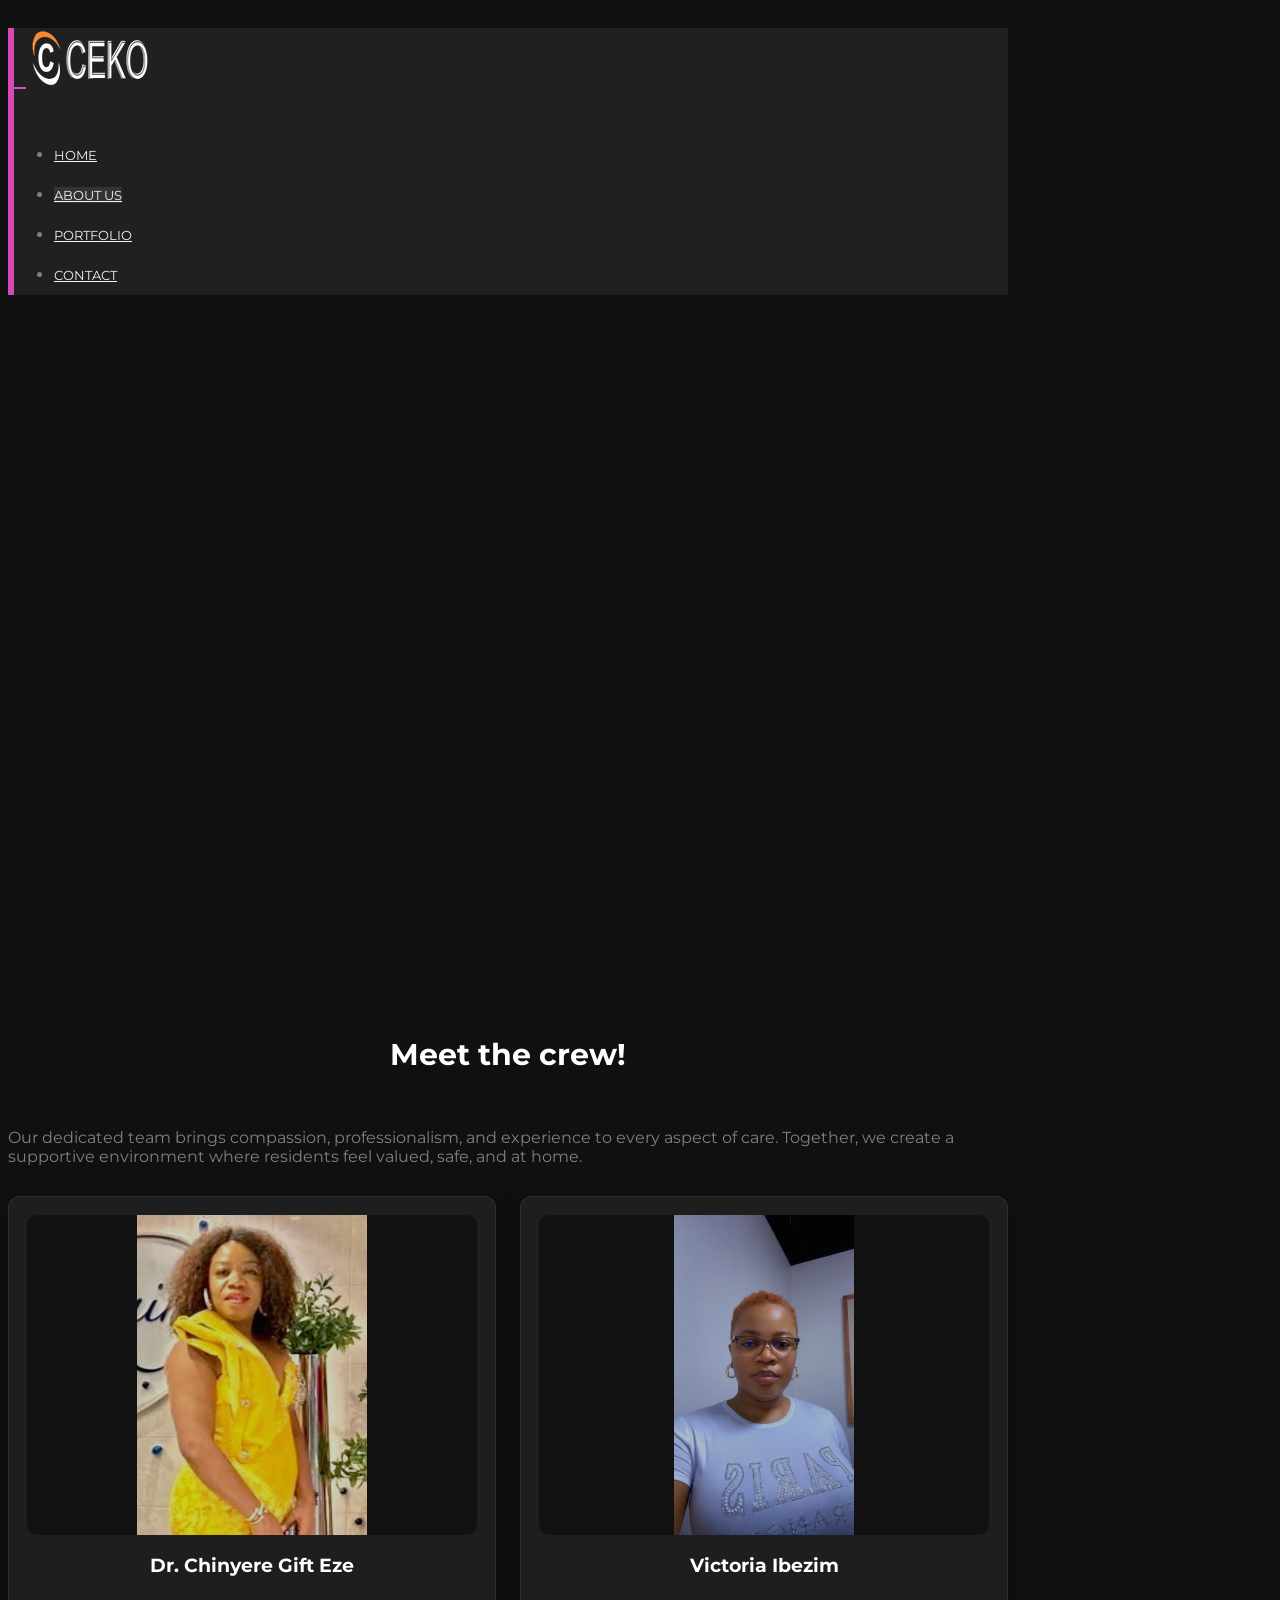
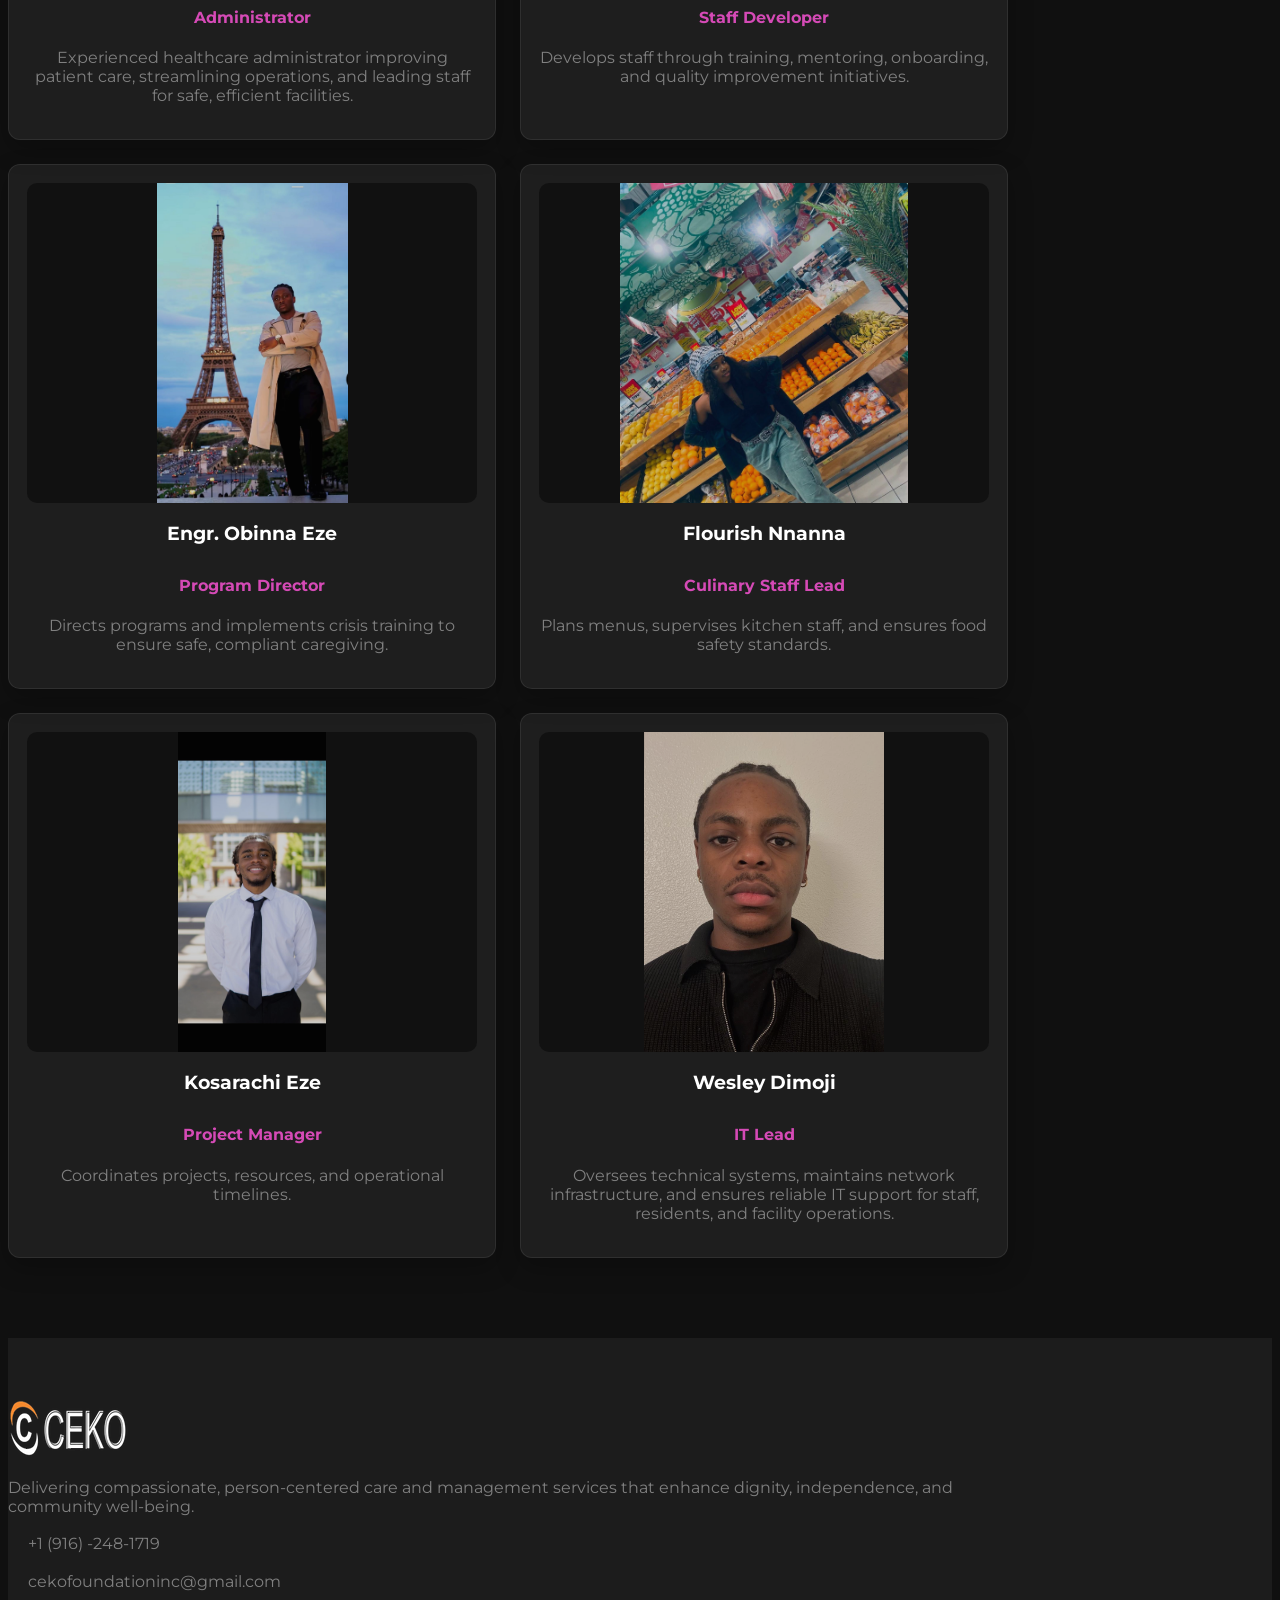
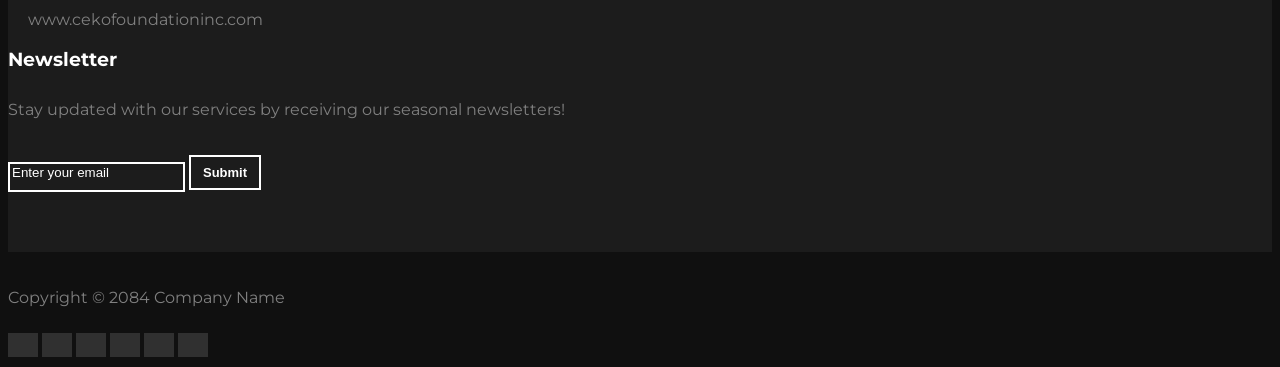
==== about.html @ d535affe "Initial commit" ====
<!DOCTYPE html>
<html lang="en">
<head>
	<title>Onetel Template - About</title>
    <meta name="keywords" content="">
	<meta name="description" content="">
	<meta charset="utf-8">
	<meta http-equiv="X-UA-Compatible" content="IE=Edge">
	<meta name="viewport" content="width=device-width, initial-scale=1">
<!-- 
OneTel Template
http://www.templatemo.com/tm-468-onetel
-->
	<!-- stylesheet css -->
	<link rel="stylesheet" href="css/bootstrap.min.css">
	<link rel="stylesheet" href="css/font-awesome.min.css">
	<link rel="stylesheet" href="css/nivo-lightbox.css">
	<link rel="stylesheet" href="css/nivo_themes/default/default.css">
	<link rel="stylesheet" href="css/templatemo-style.css">
	<!-- google web font css -->
	<link href='http://fonts.googleapis.com/css?family=Montserrat:400,700' rel='stylesheet' type='text/css'>

</head>
<body>
	
<!-- navigation -->

	<div class="container">
		<div class="navbar navbar-default navbar-static-top" role="navigation">
		<div class="navbar-header">
			<button class="navbar-toggle" data-toggle="collapse" data-target=".navbar-collapse">
				<span class="icon icon-bar"></span>
				<span class="icon icon-bar"></span>
				<span class="icon icon-bar"></span>
			</button>
			<a href="#" class="navbar-brand"><img src="images/CEKO-HEADER-WHITE.png" class="img-responsive" alt="logo"></a>
		</div>
		<div class="collapse navbar-collapse">
			<ul class="nav navbar-nav navbar-right">
				<li><a href="index.html">HOME</a></li>
				<li><a href="about.html" class="active">ABOUT US</a></li>
				<li><a href="portfolio.html">PORTFOLIO</a></li>
				<li><a href="contact.html">CONTACT</a></li>
			</ul>
		</div>
	</div>
</div>		

<!-- about header section -->
<div id="about-header">
	<div class="container">
		<div class="row">
			<div class="col-md-12 col-sm-12"></div>
		</div>
	</div>
</div>

<!-- team section -->
<div id="team">
    <div class="container">

        <div class="row">
            <div class="col-md-offset-2 col-md-8 col-sm-12">
                <h2>Meet the crew!</h2>
                <p>Our dedicated team brings compassion, professionalism, and experience to every aspect of care. Together, we create a supportive environment where residents feel valued, safe, and at home.</p>
            </div>
        </div>

        <!-- TEAM ROW (5 in one line) -->
		<div class="row mt30">
			<div class="team-flex">
		  
			  <div class="team-wrapper team-card">
				<div class="team-photo">
				  <img src="images/Drchinyere.jpg" class="img-responsive" alt="Dr. Chinyere Gift Eze">
				</div>
				<h3>Dr. Chinyere Gift Eze</h3>
				<h4>Administrator</h4>
				<p>Experienced healthcare administrator improving patient care, streamlining operations, and leading staff for safe, efficient facilities.</p>
			  </div>
		  
			  <div class="team-wrapper team-card">
				<div class="team-photo">
				  <img src="images/Ogechi.jpg" class="img-responsive" alt="Victoria Ibezim">
				</div>
				<h3>Victoria Ibezim</h3>
				<h4>Staff Developer</h4>
				<p>Develops staff through training, mentoring, onboarding, and quality improvement initiatives.</p>
			  </div>
		  
			  <div class="team-wrapper team-card">
				<div class="team-photo">
				  <img src="images/Obinna.jpg" class="img-responsive" alt="Engr. Obinna Eze">
				</div>
				<h3>Engr. Obinna Eze</h3>
				<h4>Program Director</h4>
				<p>Directs programs and implements crisis training to ensure safe, compliant caregiving.</p>
			  </div>
		  
			  <div class="team-wrapper team-card">
				<div class="team-photo">
				  <img src="images/Flourish.jpg" class="img-responsive" alt="Flourish Nnanna">
				</div>
				<h3>Flourish Nnanna</h3>
				<h4>Culinary Staff Lead</h4>
				<p>Plans menus, supervises kitchen staff, and ensures food safety standards.</p>
			  </div>
		  
			  <div class="team-wrapper team-card">
				<div class="team-photo">
				  <img src="images/Kosarachi.jpg" class="img-responsive" alt="Kosarachi Eze">
				</div>
				<h3>Kosarachi Eze</h3>
				<h4>Project Manager</h4>
				<p>Coordinates projects, resources, and operational timelines.</p>
			  </div>
		  
			  <!-- Member 6 (FILLER for now) -->
			  <div class="team-wrapper team-card">
				<div class="team-photo">
				  <img src="images/Ugonna.JPG" class="img-responsive" alt="Team Member">
				</div>
				<h3>Wesley Dimoji</h3>
				<h4>IT Lead</h4>
				<p>Oversees technical systems, maintains network infrastructure, and ensures reliable IT support for staff, residents, and facility operations.</p>
			  </div>
		  
			</div>
		</div>
	</div>
</div>

<!-- footer section -->
<footer>
	<div class="container">
		<div class="row">
        
			<div class="col-md-5 col-sm-4">
				<img src="images/CEKO-HEADER-WHITE.png" class="img-responsive" alt="logo">
				<p>Delivering compassionate, person-centered care and management services that enhance dignity, independence, and community well-being.</p>
				<p><i class="fa fa-phone"></i> +1 (916) -248-1719</p>
				<p><i class="fa fa-envelope-o"></i> cekofoundationinc@gmail.com</p>
              <p><i class="fa fa-globe"></i> www.cekofoundationinc.com</p>
			</div>
            
			<div class="col-md-4 col-sm-4 newsletter">
				<h3>Newsletter</h3>
				<p>Stay updated with our services by receiving our seasonal newsletters!</p>
				<div class="input-group">
           	    	<form action="#" method="post">
                        <input name="email" type="email" placeholder="Enter your email" class="form-control" autorequired>
                    	<button type="submit" name="submit" class="btn email">Submit</button>
                  	</form>
				 </div>
			</div>
            
		</div>
	</div>
</footer>

<!-- copyright section -->
<div class="copyright">
	<div class="container">
		<div class="row">
			<div class="col-md-6 col-sm-6">
				<p>Copyright © 2084 Company Name</p>
			</div>
			<div class="col-md-6 col-sm-6">
				<ul class="social-icons">
					<li><a href="#" class="fa fa-facebook"></a></li>
					<li><a href="#" class="fa fa-twitter"></a></li>
					<li><a href="#" class="fa fa-dribbble"></a></li>
					<li><a href="#" class="fa fa-pinterest"></a></li>
					<li><a href="#" class="fa fa-behance"></a></li>
					<li><a href="#" class="fa fa-envelope-o"></a></li>
				</ul>
			</div>
		</div>
	</div>
</div>

<!-- javascript js -->	
<script src="js/jquery.js"></script>
<script src="js/bootstrap.min.js"></script>	
<script src="js/nivo-lightbox.min.js"></script>
<script src="js/custom.js"></script>

</body>
</html>
---- css/nivo_themes/default/default.css ----
/*
 * Nivo Lightbox Default Theme v1.0
 * http://dev7studios.com/nivo-lightbox
 *
 * Copyright 2013, Dev7studios
 * Free to use and abuse under the MIT license.
 * http://www.opensource.org/licenses/mit-license.php
 */
 
.nivo-lightbox-theme-default.nivo-lightbox-overlay { 
	background: #666;
	background: rgba(0,0,0,0.6); 
}
.nivo-lightbox-theme-default .nivo-lightbox-content.nivo-lightbox-loading { background: url(loading.gif) no-repeat 50% 50%; }

.nivo-lightbox-theme-default .nivo-lightbox-nav {
	top: 10%;
	width: 8%;
	height: 80%;
	text-indent: -9999px;
	background-repeat: no-repeat;
	background-position: 50% 50%;
	opacity: 0.5;
}
.nivo-lightbox-theme-default .nivo-lightbox-nav:hover { 
	opacity: 1; 
	background-color: rgba(0,0,0,0.5);
}
.nivo-lightbox-theme-default .nivo-lightbox-prev { 
	background-image: url(prev.png); 
	border-radius: 0 3px 3px 0;
}
.nivo-lightbox-theme-default .nivo-lightbox-next { 
	background-image: url(next.png); 
	border-radius: 3px 0 0 3px;
}

.nivo-lightbox-theme-default .nivo-lightbox-close {
	display: block;
	background: url(close.png) no-repeat;
	width: 48px;
	height: 48px;
	text-indent: -9999px;
	padding: 5px;
	opacity: 0.5;
}
.nivo-lightbox-theme-default .nivo-lightbox-close:hover { opacity: 1; }

.nivo-lightbox-theme-default .nivo-lightbox-title-wrap { bottom: -7%; }
.nivo-lightbox-theme-default .nivo-lightbox-title {
	font: 14px/20px 'Helvetica Neue', Helvetica, Arial, sans-serif;
	font-style: normal;
	font-weight: normal;
	background: #000;
	color: #fff;
	padding: 7px 15px;
	border-radius: 30px;
}

.nivo-lightbox-theme-default .nivo-lightbox-image img {
	background: #fff;
	-webkit-box-shadow: 0px 1px 1px rgba(0,0,0,0.4);
	        box-shadow: 0px 1px 1px rgba(0,0,0,0.4);
}
.nivo-lightbox-theme-default .nivo-lightbox-ajax,
.nivo-lightbox-theme-default .nivo-lightbox-inline {
	background: #fff;
	padding: 40px;
	-webkit-box-shadow: 0px 1px 1px rgba(0,0,0,0.4);
	        box-shadow: 0px 1px 1px rgba(0,0,0,0.4);
}

@media (-webkit-min-device-pixel-ratio: 1.3),
       (-o-min-device-pixel-ratio: 2.6/2),
       (min--moz-device-pixel-ratio: 1.3),
       (min-device-pixel-ratio: 1.3),
       (min-resolution: 1.3dppx) {

	.nivo-lightbox-theme-default .nivo-lightbox-content.nivo-lightbox-loading { 
		background-image: url(loading@2x.gif); 
		-webkit-background-size: 32px 32px; 
		        background-size: 32px 32px;
	}
	.nivo-lightbox-theme-default .nivo-lightbox-prev { 
		background-image: url(prev@2x.png); 
		-webkit-background-size: 48px 48px; 
		        background-size: 48px 48px;
	}
	.nivo-lightbox-theme-default .nivo-lightbox-next { 
		background-image: url(next@2x.png); 
		-webkit-background-size: 48px 48px; 
		        background-size: 48px 48px;
	}
	.nivo-lightbox-theme-default .nivo-lightbox-close { 
		background-image: url(close@2x.png); 
		-webkit-background-size: 16px 16px; 
		        background-size: 16px 16px;
	}
	
}
---- css/templatemo-style.css ----
/*

OneTel Template

http://www.templatemo.com/tm-468-onetel

*/

body
	{
		background: #101010;
    color: #808080;
		font-family: 'Montserrat', sans-serif;
    font-weight: 400;
	}

@media (min-width: 768px) {
  .container {
    width: 700px;
  }
}
@media (min-width: 992px) {
  .container {
    width: 900px;
  }
}
@media (min-width: 1200px) {
  .container {
    width: 1000px;
  }
}

.mt20 {
	margin-top: 20px;
}

.mt30 {
	margin-top: 30px;
}

/* heading section */
h1,h2,h3,h4 {
  color: #fff;
  font-weight: bold;
}

h1,h2 {
  font-size: 30px;
}

/* images retina */
img {
  max-width: 100%;
  height: auto;
}

/* button section */
.btn {
  background: transparent;
  border: 2px solid #fff;
  border-radius: 0px;
  box-shadow: none;
  color: #fff;
  padding: 12px 18px;
  font-size: 13px;
  font-weight: bold;
  transition: all 0.4s ease-in;
}
.btn:hover {
  background: #009988;
  border-color: transparent;
}

.email {
	margin-top: 10px;
	padding: 8px 12px;
}

/* navigation */

.navbar-default {
    background: #202020;
    border: none;
    border-left: 6px solid #d54ab6;
    padding-right: 40px;
    margin: 0 !important;
    position: relative;
    top: 20px;
  }
.navbar-default .navbar-brand {
    font-size: 40px;
    line-height: 40px;
    padding-top: 4px;
   }
.navbar-default .navbar-nav li a {
  color: #f2f2f2;
  font-size: 13px;
  font-weight: 400;
  line-height: 40px;
  transition: all 0.4s ease-in;
 }
.navbar-default .navbar-nav > li > a:hover,
.navbar-default .navbar-nav > li > a:focus {
  color: #ffa500;
}
.navbar-default .navbar-nav > .active > a,
.navbar-default .navbar-nav > .active > a:hover,
.navbar-default .navbar-nav > .active > a:focus {
  	color: #ffa500;
  	background-color: transparent;
}
.navbar-default .navbar-toggle {
  	background: #d54ab6;
  	border-radius: 0px;
   	border: none;
   	margin-top: 20px;
   	margin-bottom: 30px;
}
.navbar-default .navbar-toggle .icon-bar {
    background: #fff;
    border-color: transparent;
}
.navbar-default .navbar-toggle:hover,
.navbar-default .navbar-toggle:focus { 
  background-color: transparent 
}

.active {
	background: #333;
}

/* home section */
#home {
  background: url('../images/CEKO-BG.png') no-repeat;
  background-size: cover;
  background-position: center;
  min-height: 500px;
  padding-top: 180px;
  padding-bottom: 100px;
}
#home h1,
#home h3 {
  line-height: 30px;
  font-size: 40px;
}

/* divider section */
.divider {
  color: #fff;
  text-align: center;
}
.divider .fa {
  border: 2px solid #fff;
  border-radius: 50%;
  font-size: 32px;
  width: 80px;
  height: 80px;
  line-height: 76px;
  text-transform: capitalize;
}
.divider h2 {
  padding-bottom: 4px;
}
.divider .divider-wrapper {
  padding: 40px 20px 40px 20px;
  position: relative;
  bottom: 40px;
  transition: all 0.4s ease-in;
}
.divider .divider-wrapper:hover {
  bottom: 60px;
  cursor: pointer;
}
.divider .divider-one {
  background: #c14000;
}
.divider .divider-two {
  background: #009988;
}
.divider .divider-three {
  background: #ffa500;
}

/* about section */
#about-header {
  background: url('../images/hands.jpg') no-repeat;
  background-size: cover;
  background-position: center;
  min-height: 500px;
  padding-top: 160px;
}
#about {
  padding-top: 60px;
}
#about .container {
  background: #191919;
}
#about .col-md-6 {
  padding: 0;
  margin: 0;
}
#about .about-des {
  padding-top: 20px;
  padding-left: 30px;
  padding-right: 20px;
}
#about .btn {
  margin-top: 30px;
}

/* team section */
#team {
  padding-top: 60px;
  padding-bottom: 80px;
}
#team h2 {
  padding-bottom: 30px;
  text-align: center;
}
#team h3 {
  padding-bottom: 10px;
}
#team .team-wrapper {
  border: 2px solid #303030;
  padding: 10px;
  max-width: 220px;
}
#team h4 {
  color: #d54ab6;
}
#team img {
  opacity: 0.8;
}
#team hr {
  border-color: #303030;
  margin-top: 80px;
  margin-bottom: 80px;
}
#team strong {
  display: inline-block;
  padding-top: 12px;
  padding-bottom: 10px;
}
#team .progress {
  border-radius: 0px;
  height: 4px;
}

/* portfolio section */
#portfolio-header {
  background: url('../images/alex-quezada-g2zp_gJgfbg-unsplash.jpg') no-repeat;
  background-size: cover;
  background-position: center;
  min-height: 500px;
  padding-top: 160px;
}
#portfolio {
  text-align: center;
  padding-top: 80px;
  padding-bottom: 60px;
  }
#portfolio h2 {
  padding-bottom: 20px;
}
#portfolio .col-md-4,
#portfolio .col-md-3 {
  padding: 0;
  margin: 0;
}

/* Make all portfolio images uniform */
#portfolio img {
  width: 100%;
  height: 250px;          /* Force consistent height across all images */
  object-fit: cover;      /* Crop images evenly without distortion */
  transition: all 0.4s ease-in;
  opacity: 0.9;           /* Slight transparency for style */
  display: block;         /* Prevent spacing issues from inline elements */
}

/* Hover effect */
#portfolio img:hover {
  opacity: 1;
  transform: scale(1.02); /* Optional subtle zoom effect */
}

/* Button spacing under gallery */
#portfolio .btn {
  margin-top: 30px;
}

/* contact section */
#contact-header {
  background: url('../images/julian-hochgesang-Dkn8-zPIbwo-unsplash.jpg') no-repeat;
  background-size: cover;
  background-position: center;
  min-height: 500px;
  padding-top: 160px;
}
#contact {
  padding-top: 60px;
  padding-bottom: 60px;
}
#contact h2 {
  text-align: center;
  padding-bottom: 30px;
}
#contact .form-control {
  background: #202020;
  border: none;
  border-radius: 0px;
  box-shadow: none;
  margin-bottom: 20px;
  transition: all 0.4s ease-in;
  color: #fff;
}
#contact .form-control:focus {
  background: #404040;
}
#contact input {
  height: 53px;
}
.form-control::-moz-placeholder {
  color: #fff;
  opacity: 1;
}
.form-control:-ms-input-placeholder {
  color: #fff;
}
.form-control::-webkit-input-placeholder {
  color: #fff;
}
#map-canvas
  {
    border: none;
    width: 100%;
    height: 300px;
  }

/* footer section */
footer {
  background: #1c1c1c;
  padding-top: 60px;
  padding-bottom: 60px;
}
footer .fa {
	font-size: 18px;
	margin-right: 10px;
	padding: 5px;
}
footer h3 {
  padding-bottom: 10px;
}
footer .newsletter p {
  padding-bottom: 10px;
}
footer .form-control {
  background: transparent;
  border: 2px solid #fff;
  border-radius: 0px;
  padding-bottom: 10px;
}

footer .form-control:focus,
footer .form-control:hover {
	color: #fff;
  	background: #806040;
  	border-color: transparent;
}
footer .input-group-addon {
  background: #fff;
}
footer a, footer a:visited {
  font-size: 14px;
  color: #999;
}
footer a:hover {
  color: #fff;
  text-decoration: none;
}

/* copyright section */
.copyright {
	margin: 10px 0px;
}
.copyright p {
  padding-top: 20px;
}
.social-icons {
  padding: 0px;
  margin: 0px;
}
.social-icons li {
  display: inline-block;
  list-style: none;
  background: #303030;
  margin: 10px 0px 0px 0px;
}
.social-icons li a {
  color: #909090;
  text-decoration: none;
  font-size: 20px;
  padding: 10px 15px;
  text-align: center;
  transition: all 0.4s ease-in;
  
}
.social-icons li a:hover {
  background: #d54ab6;
  color: #fff;
}

/* media 960 */
@media ( max-width: 980px ) {
  .divider .divider-wrapper {
    margin-bottom: 20px;
  }
  #about .about-des {
    padding-bottom: 40px;
  }
  #team .team-wrapper {
    margin-bottom: 40px;
  }
  #contact h3 {
    padding-top: 20px;
  }
  #contact .btn {
    margin-bottom: 20px;
  }
  footer h3 {
    padding-top: 30px;
  }
}

#more-gallery img {
  width: 100%;
  height: 250px;
  object-fit: cover;
  margin-bottom: 20px;
  border-radius: 8px;
}

#more-gallery video {
  margin-bottom: 30px;
}

/* Force 5 team members on one row */
.team-flex {
  display: flex;
  justify-content: space-between;
  gap: 20px;
}

.team-flex .team-wrapper {
  flex: 1 1 20%;
  max-width: 20%;
  text-align: center;
}

/* Responsive fallback */
@media (max-width: 991px) {
  .team-flex {
    flex-wrap: wrap;
  }

  .team-flex .team-wrapper {
    max-width: 50%;
    flex: 1 1 50%;
  }
}

@media (max-width: 575px) {
  .team-flex .team-wrapper {
    max-width: 100%;
    flex: 1 1 100%;
  }
}

/* ===== TEAM: force 2-per-row (overrides template limits) ===== */

#team .team-flex{
  display: flex !important;
  flex-wrap: wrap !important;
  gap: 24px !important;
  justify-content: space-between !important;
}

/* KEY FIX: remove template max-width:220px and force 2 columns */
#team .team-flex .team-wrapper{
  box-sizing: border-box !important;

  flex: 0 0 calc(50% - 12px) !important;
  width: calc(50% - 12px) !important;
  max-width: calc(50% - 12px) !important; /* overrides max-width:220px */
  
  margin: 0 !important;
  float: none !important;

  background: rgba(255, 255, 255, 0.06);
  border: 1px solid rgba(255, 255, 255, 0.08);
  border-radius: 12px;
  padding: 18px;
  box-shadow: 0 10px 25px rgba(0,0,0,0.25);
  text-align: center;
}

/* Uniform photo box */
#team .team-photo{
  height: 280px;
  overflow: hidden;
  border-radius: 10px;
  background: rgba(0,0,0,0.25);
  margin-bottom: 14px;
}

#team .team-photo img{
  width: 100% !important;
  height: 100% !important;
  object-fit: cover;
  display: block;
  margin: 0 !important;
  border-radius: 0; /* photo box already rounds edges */
}

/* Hover polish */
#team .team-flex .team-wrapper:hover{
  transform: translateY(-4px);
  transition: all 0.2s ease;
  box-shadow: 0 14px 35px rgba(0,0,0,0.35);
}

#team .team-photo {
  width: 100%;
  height: 320px;
  background: #111;
  display: flex;
  align-items: center;
  justify-content: center;
  overflow: hidden;
  border-radius: 10px;
}

#team .team-photo img {
  width: 100%;
  height: 100%;
  object-fit: contain;
}


/* Mobile: 1 per row */
@media (max-width: 991px){
  #team .team-flex .team-wrapper{
    flex: 0 0 100% !important;
    width: 100% !important;
    max-width: 100% !important;
  }
  #team .team-photo{ height: 240px; }
}
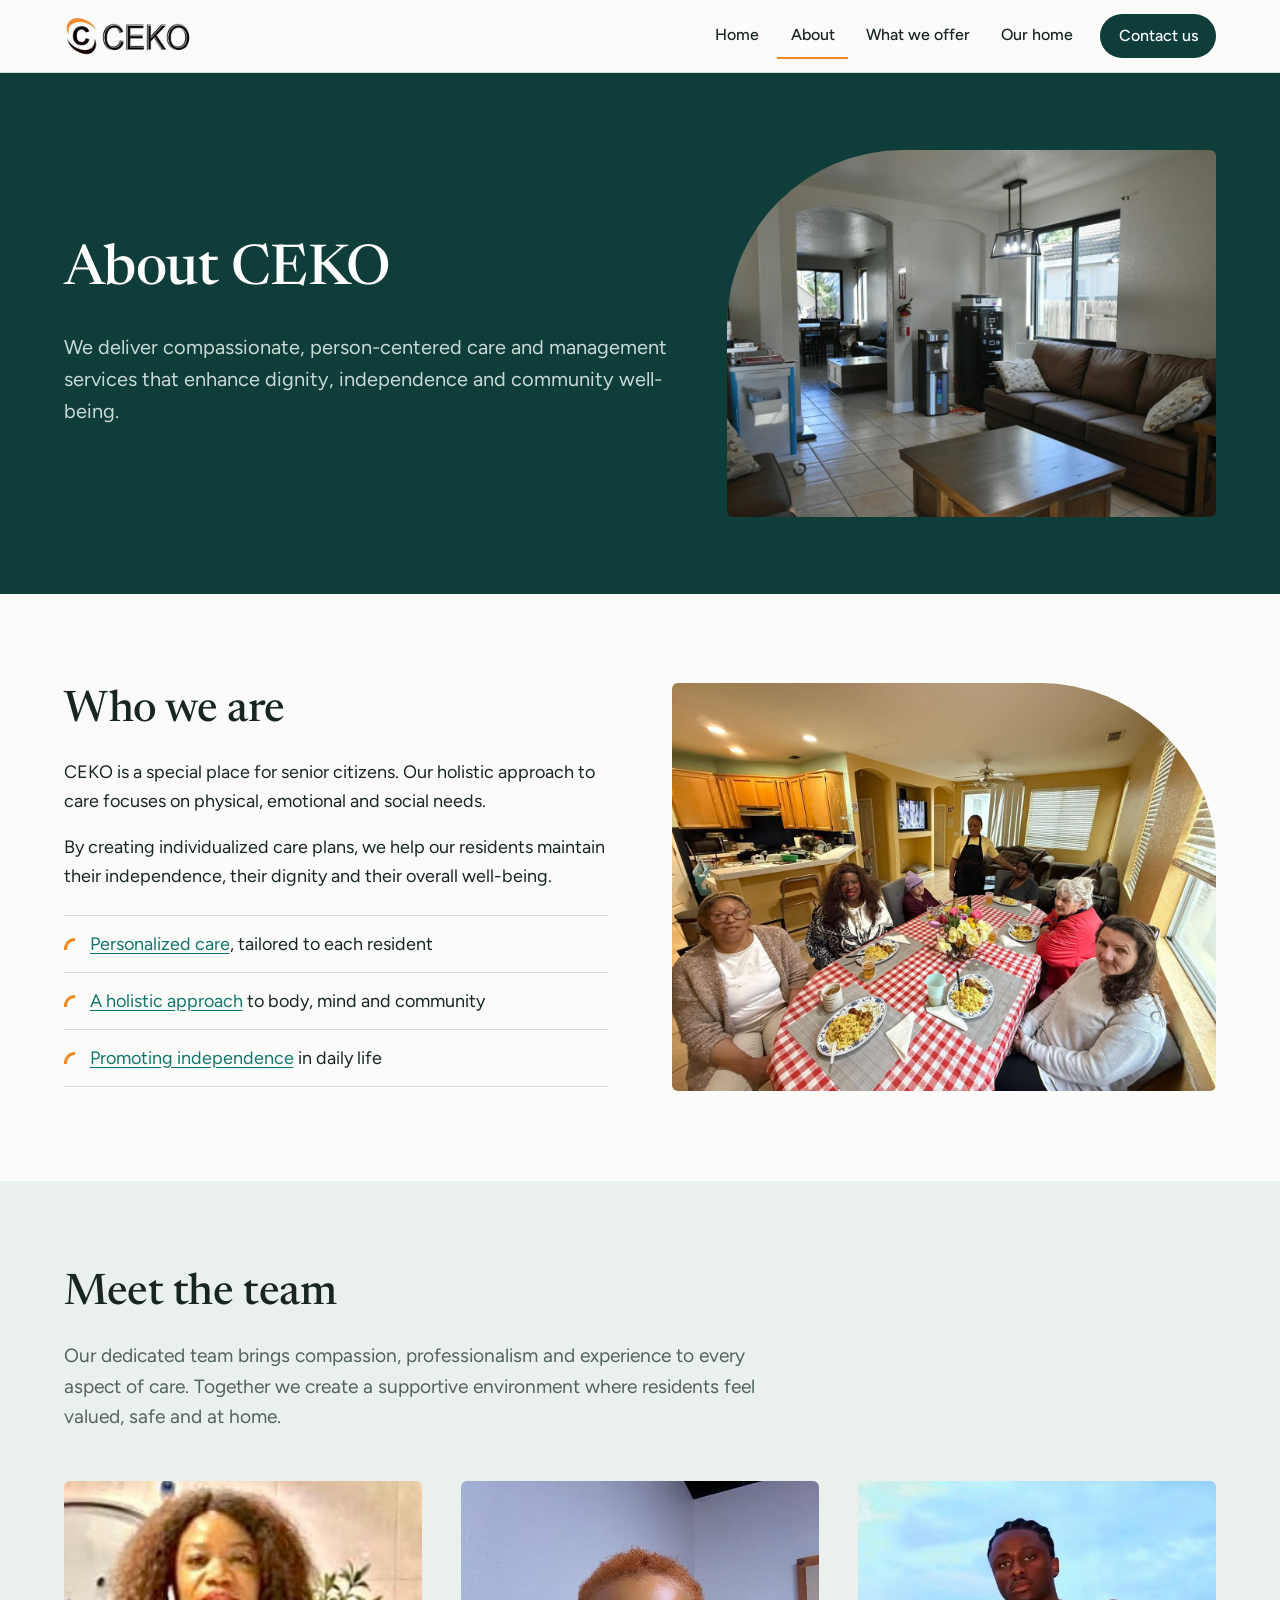
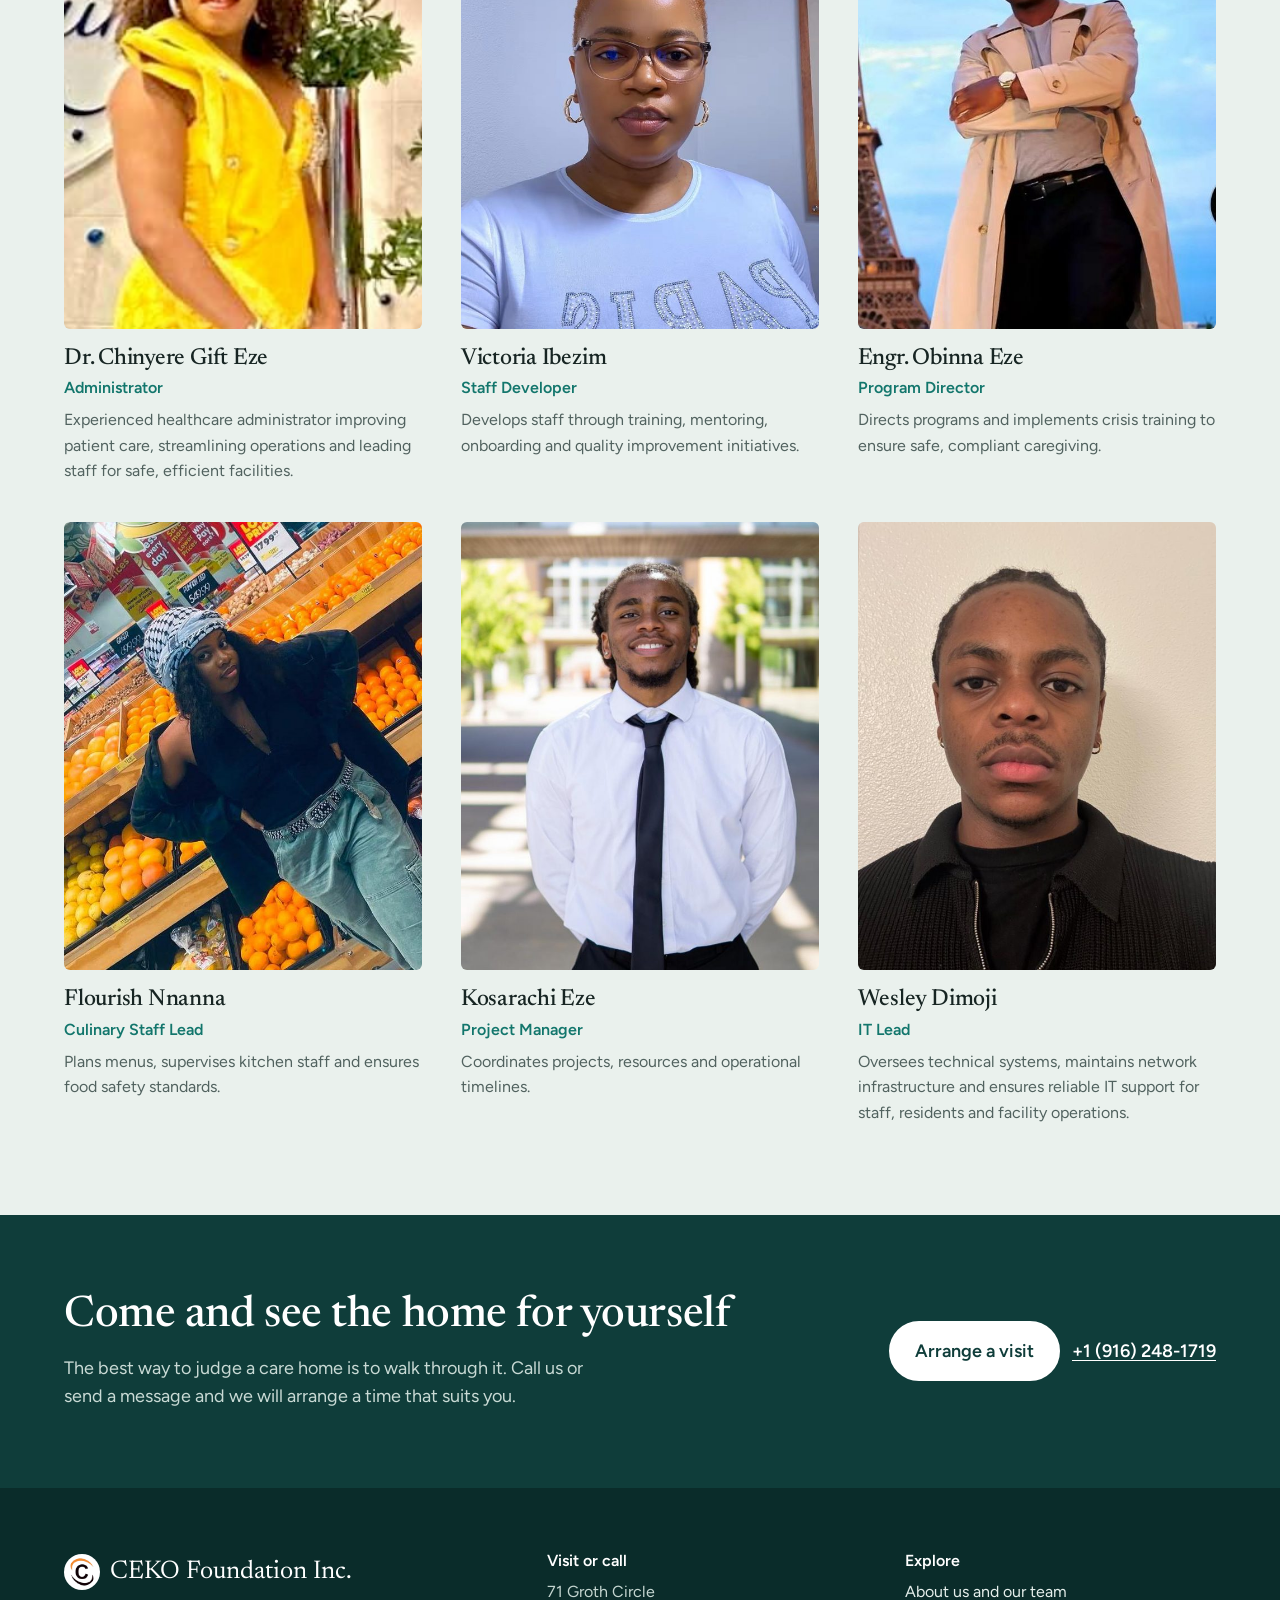
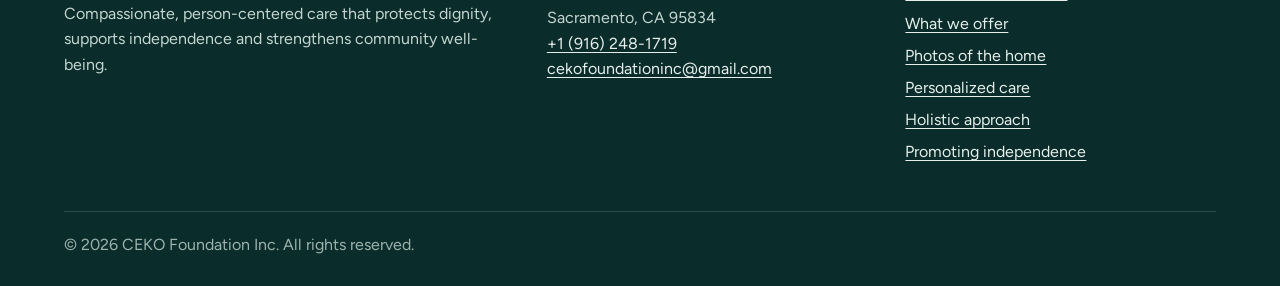
==== commit 18ef0a0d: "Rebuild site with new design, photos and services page Replace the OneTel template with a hand-built" ====
--- a/about.html
+++ b/about.html
@@ -1,189 +1,162 @@
 <!DOCTYPE html>
 <html lang="en">
 <head>
-	<title>Onetel Template - About</title>
-    <meta name="keywords" content="">
-	<meta name="description" content="">
-	<meta charset="utf-8">
-	<meta http-equiv="X-UA-Compatible" content="IE=Edge">
-	<meta name="viewport" content="width=device-width, initial-scale=1">
-<!-- 
-OneTel Template
-http://www.templatemo.com/tm-468-onetel
--->
-	<!-- stylesheet css -->
-	<link rel="stylesheet" href="css/bootstrap.min.css">
-	<link rel="stylesheet" href="css/font-awesome.min.css">
-	<link rel="stylesheet" href="css/nivo-lightbox.css">
-	<link rel="stylesheet" href="css/nivo_themes/default/default.css">
-	<link rel="stylesheet" href="css/templatemo-style.css">
-	<!-- google web font css -->
-	<link href='http://fonts.googleapis.com/css?family=Montserrat:400,700' rel='stylesheet' type='text/css'>
-
+  <meta charset="utf-8">
+  <meta name="viewport" content="width=device-width, initial-scale=1">
+  <title>About us | CEKO Foundation Inc.</title>
+  <meta name="description" content="Meet the team behind CEKO Foundation Inc., a residential care home for seniors in Sacramento, California.">
+  <meta property="og:title" content="About us | CEKO Foundation Inc.">
+  <meta property="og:description" content="Meet the team behind CEKO Foundation Inc., a residential care home for seniors in Sacramento, California.">
+  <meta property="og:type" content="website">
+  <meta property="og:image" content="images/home/exterior-front.jpg">
+  <link rel="icon" type="image/png" href="images/brand/ceko-mark.png">
+  <link rel="preconnect" href="https://fonts.googleapis.com">
+  <link rel="preconnect" href="https://fonts.gstatic.com" crossorigin>
+  <link href="https://fonts.googleapis.com/css2?family=Figtree:wght@400;500;600&family=Newsreader:opsz,wght@6..72,400;6..72,500&display=swap" rel="stylesheet">
+  <link rel="stylesheet" href="css/styles.css">
 </head>
 <body>
-	
-<!-- navigation -->
+  <a class="skip" href="#main">Skip to content</a>
 
-	<div class="container">
-		<div class="navbar navbar-default navbar-static-top" role="navigation">
-		<div class="navbar-header">
-			<button class="navbar-toggle" data-toggle="collapse" data-target=".navbar-collapse">
-				<span class="icon icon-bar"></span>
-				<span class="icon icon-bar"></span>
-				<span class="icon icon-bar"></span>
-			</button>
-			<a href="#" class="navbar-brand"><img src="images/CEKO-HEADER-WHITE.png" class="img-responsive" alt="logo"></a>
-		</div>
-		<div class="collapse navbar-collapse">
-			<ul class="nav navbar-nav navbar-right">
-				<li><a href="index.html">HOME</a></li>
-				<li><a href="about.html" class="active">ABOUT US</a></li>
-				<li><a href="portfolio.html">PORTFOLIO</a></li>
-				<li><a href="contact.html">CONTACT</a></li>
-			</ul>
-		</div>
-	</div>
-</div>		
+  <header class="site-header">
+    <div class="wrap">
+      <a class="brand" href="index.html" aria-label="CEKO Foundation Inc. home">
+        <img src="images/brand/ceko-logo.png" alt="CEKO" width="332" height="104">
+      </a>
+      <button class="nav-toggle" type="button" aria-expanded="false" aria-controls="site-nav">Menu</button>
+      <nav class="nav" id="site-nav" aria-label="Main">
+        <ul>
+          <li><a href="index.html">Home</a></li>
+          <li><a href="about.html" aria-current="page">About</a></li>
+          <li><a href="services.html">What we offer</a></li>
+          <li><a href="portfolio.html">Our home</a></li>
+          <li class="nav-cta"><a href="contact.html">Contact us</a></li>
+        </ul>
+      </nav>
+    </div>
+  </header>
 
-<!-- about header section -->
-<div id="about-header">
-	<div class="container">
-		<div class="row">
-			<div class="col-md-12 col-sm-12"></div>
-		</div>
-	</div>
-</div>
+  <main id="main">
 
-<!-- team section -->
-<div id="team">
-    <div class="container">
+    <section class="page-head with-photo">
+      <div class="wrap">
+        <div>
+          <h1>About CEKO</h1>
+          <p>We deliver compassionate, person-centered care and management services that enhance dignity, independence and community well-being.</p>
+        </div>
+        <div class="arc"><img src="images/home/lounge-care-station.jpg" alt="Front lounge with the care cart and water station" width="1280" height="852" fetchpriority="high"></div>
+      </div>
+    </section>
 
-        <div class="row">
-            <div class="col-md-offset-2 col-md-8 col-sm-12">
-                <h2>Meet the crew!</h2>
-                <p>Our dedicated team brings compassion, professionalism, and experience to every aspect of care. Together, we create a supportive environment where residents feel valued, safe, and at home.</p>
-            </div>
+    <section class="section" aria-labelledby="who-title">
+      <div class="wrap split">
+        <div>
+          <h2 id="who-title">Who we are</h2>
+          <p>CEKO is a special place for senior citizens. Our holistic approach to care focuses on physical, emotional and social needs.</p>
+          <p>By creating individualized care plans, we help our residents maintain their independence, their dignity and their overall well-being.</p>
+          <ul class="plain-list">
+            <li><a href="personalized-care.html">Personalized care</a>, tailored to each resident</li>
+            <li><a href="holistic-approach.html">A holistic approach</a> to body, mind and community</li>
+            <li><a href="promoting-independence.html">Promoting independence</a> in daily life</li>
+          </ul>
         </div>
+        <div class="arc flip"><img src="images/life/shared-meal.jpg" alt="Residents and staff sharing a meal around the dining table" width="1400" height="1050" loading="lazy" decoding="async"></div>
+      </div>
+    </section>
 
-        <!-- TEAM ROW (5 in one line) -->
-		<div class="row mt30">
-			<div class="team-flex">
-		  
-			  <div class="team-wrapper team-card">
-				<div class="team-photo">
-				  <img src="images/Drchinyere.jpg" class="img-responsive" alt="Dr. Chinyere Gift Eze">
-				</div>
-				<h3>Dr. Chinyere Gift Eze</h3>
-				<h4>Administrator</h4>
-				<p>Experienced healthcare administrator improving patient care, streamlining operations, and leading staff for safe, efficient facilities.</p>
-			  </div>
-		  
-			  <div class="team-wrapper team-card">
-				<div class="team-photo">
-				  <img src="images/Ogechi.jpg" class="img-responsive" alt="Victoria Ibezim">
-				</div>
-				<h3>Victoria Ibezim</h3>
-				<h4>Staff Developer</h4>
-				<p>Develops staff through training, mentoring, onboarding, and quality improvement initiatives.</p>
-			  </div>
-		  
-			  <div class="team-wrapper team-card">
-				<div class="team-photo">
-				  <img src="images/Obinna.jpg" class="img-responsive" alt="Engr. Obinna Eze">
-				</div>
-				<h3>Engr. Obinna Eze</h3>
-				<h4>Program Director</h4>
-				<p>Directs programs and implements crisis training to ensure safe, compliant caregiving.</p>
-			  </div>
-		  
-			  <div class="team-wrapper team-card">
-				<div class="team-photo">
-				  <img src="images/Flourish.jpg" class="img-responsive" alt="Flourish Nnanna">
-				</div>
-				<h3>Flourish Nnanna</h3>
-				<h4>Culinary Staff Lead</h4>
-				<p>Plans menus, supervises kitchen staff, and ensures food safety standards.</p>
-			  </div>
-		  
-			  <div class="team-wrapper team-card">
-				<div class="team-photo">
-				  <img src="images/Kosarachi.jpg" class="img-responsive" alt="Kosarachi Eze">
-				</div>
-				<h3>Kosarachi Eze</h3>
-				<h4>Project Manager</h4>
-				<p>Coordinates projects, resources, and operational timelines.</p>
-			  </div>
-		  
-			  <!-- Member 6 (FILLER for now) -->
-			  <div class="team-wrapper team-card">
-				<div class="team-photo">
-				  <img src="images/Ugonna.JPG" class="img-responsive" alt="Team Member">
-				</div>
-				<h3>Wesley Dimoji</h3>
-				<h4>IT Lead</h4>
-				<p>Oversees technical systems, maintains network infrastructure, and ensures reliable IT support for staff, residents, and facility operations.</p>
-			  </div>
-		  
-			</div>
-		</div>
-	</div>
-</div>
+    <section class="section tint" aria-labelledby="team-title">
+      <div class="wrap">
+        <div class="section-head">
+          <h2 id="team-title">Meet the team</h2>
+          <p>Our dedicated team brings compassion, professionalism and experience to every aspect of care. Together we create a supportive environment where residents feel valued, safe and at home.</p>
+        </div>
+        <ul class="team">
+          <li>
+            <img src="images/team/chinyere-eze.jpg" alt="Dr. Chinyere Gift Eze" width="289" height="401" loading="lazy" decoding="async">
+            <h3>Dr. Chinyere Gift Eze</h3>
+            <p class="role">Administrator</p>
+            <p>Experienced healthcare administrator improving patient care, streamlining operations and leading staff for safe, efficient facilities.</p>
+          </li>
+          <li>
+            <img src="images/team/victoria-ibezim.jpg" alt="Victoria Ibezim" width="640" height="800" loading="lazy" decoding="async">
+            <h3>Victoria Ibezim</h3>
+            <p class="role">Staff Developer</p>
+            <p>Develops staff through training, mentoring, onboarding and quality improvement initiatives.</p>
+          </li>
+          <li>
+            <img src="images/team/obinna-eze.jpg" alt="Engr. Obinna Eze" width="600" height="750" loading="lazy" decoding="async">
+            <h3>Engr. Obinna Eze</h3>
+            <p class="role">Program Director</p>
+            <p>Directs programs and implements crisis training to ensure safe, compliant caregiving.</p>
+          </li>
+          <li>
+            <img src="images/team/flourish-nnanna.jpg" alt="Flourish Nnanna" width="640" height="800" loading="lazy" decoding="async">
+            <h3>Flourish Nnanna</h3>
+            <p class="role">Culinary Staff Lead</p>
+            <p>Plans menus, supervises kitchen staff and ensures food safety standards.</p>
+          </li>
+          <li>
+            <img src="images/team/kosarachi-eze.jpg" alt="Kosarachi Eze" width="640" height="800" loading="lazy" decoding="async">
+            <h3>Kosarachi Eze</h3>
+            <p class="role">Project Manager</p>
+            <p>Coordinates projects, resources and operational timelines.</p>
+          </li>
+          <li>
+            <img src="images/team/wesley-dimoji.jpg" alt="Wesley Dimoji" width="640" height="800" loading="lazy" decoding="async">
+            <h3>Wesley Dimoji</h3>
+            <p class="role">IT Lead</p>
+            <p>Oversees technical systems, maintains network infrastructure and ensures reliable IT support for staff, residents and facility operations.</p>
+          </li>
+        </ul>
+      </div>
+    </section>
 
-<!-- footer section -->
-<footer>
-	<div class="container">
-		<div class="row">
-        
-			<div class="col-md-5 col-sm-4">
-				<img src="images/CEKO-HEADER-WHITE.png" class="img-responsive" alt="logo">
-				<p>Delivering compassionate, person-centered care and management services that enhance dignity, independence, and community well-being.</p>
-				<p><i class="fa fa-phone"></i> +1 (916) -248-1719</p>
-				<p><i class="fa fa-envelope-o"></i> cekofoundationinc@gmail.com</p>
-              <p><i class="fa fa-globe"></i> www.cekofoundationinc.com</p>
-			</div>
-            
-			<div class="col-md-4 col-sm-4 newsletter">
-				<h3>Newsletter</h3>
-				<p>Stay updated with our services by receiving our seasonal newsletters!</p>
-				<div class="input-group">
-           	    	<form action="#" method="post">
-                        <input name="email" type="email" placeholder="Enter your email" class="form-control" autorequired>
-                    	<button type="submit" name="submit" class="btn email">Submit</button>
-                  	</form>
-				 </div>
-			</div>
-            
-		</div>
-	</div>
-</footer>
+    <section class="cta" aria-labelledby="cta-title">
+      <div class="wrap">
+        <div>
+          <h2 id="cta-title">Come and see the home for yourself</h2>
+          <p>The best way to judge a care home is to walk through it. Call us or send a message and we will arrange a time that suits you.</p>
+        </div>
+        <div class="actions">
+          <a class="btn light" href="contact.html">Arrange a visit</a>
+          <a class="phone" href="tel:+19162481719">+1 (916) 248-1719</a>
+        </div>
+      </div>
+    </section>
+  </main>
 
-<!-- copyright section -->
-<div class="copyright">
-	<div class="container">
-		<div class="row">
-			<div class="col-md-6 col-sm-6">
-				<p>Copyright © 2084 Company Name</p>
-			</div>
-			<div class="col-md-6 col-sm-6">
-				<ul class="social-icons">
-					<li><a href="#" class="fa fa-facebook"></a></li>
-					<li><a href="#" class="fa fa-twitter"></a></li>
-					<li><a href="#" class="fa fa-dribbble"></a></li>
-					<li><a href="#" class="fa fa-pinterest"></a></li>
-					<li><a href="#" class="fa fa-behance"></a></li>
-					<li><a href="#" class="fa fa-envelope-o"></a></li>
-				</ul>
-			</div>
-		</div>
-	</div>
-</div>
+  <footer class="site-footer">
+    <div class="wrap">
+      <div class="cols">
+        <div>
+          <p class="name"><img src="images/brand/ceko-mark.png" alt="" width="180" height="180">CEKO Foundation Inc.</p>
+          <p>Compassionate, person-centered care that protects dignity, supports independence and strengthens community well-being.</p>
+        </div>
+        <div>
+          <h2>Visit or call</h2>
+          <address>
+            71 Groth Circle<br>
+            Sacramento, CA 95834<br>
+            <a href="tel:+19162481719">+1 (916) 248-1719</a><br>
+            <a href="mailto:cekofoundationinc@gmail.com">cekofoundationinc@gmail.com</a>
+          </address>
+        </div>
+        <div>
+          <h2>Explore</h2>
+          <ul>
+            <li><a href="about.html">About us and our team</a></li>
+            <li><a href="services.html">What we offer</a></li>
+            <li><a href="portfolio.html">Photos of the home</a></li>
+            <li><a href="personalized-care.html">Personalized care</a></li>
+            <li><a href="holistic-approach.html">Holistic approach</a></li>
+            <li><a href="promoting-independence.html">Promoting independence</a></li>
+          </ul>
+        </div>
+      </div>
+      <div class="legal"><p>&copy; 2026 CEKO Foundation Inc. All rights reserved.</p></div>
+    </div>
+  </footer>
 
-<!-- javascript js -->	
-<script src="js/jquery.js"></script>
-<script src="js/bootstrap.min.js"></script>	
-<script src="js/nivo-lightbox.min.js"></script>
-<script src="js/custom.js"></script>
-
+  <script src="js/site.js" defer></script>
 </body>
-</html>+</html>
--- a/css/styles.css
+++ b/css/styles.css
@@ -0,0 +1,325 @@
+/* CEKO Foundation Inc. — site styles */
+
+:root {
+  --pine: #0f3d3a;
+  --pine-deep: #0a2c2a;
+  --teal: #12766c;
+  --mist: #eaf1ed;
+  --paper: #fbfcfa;
+  --ink: #172523;
+  --muted: #51625f;
+  --line: #d3ddd8;
+  --amber: #ee8a1f;
+  --display: "Newsreader", Georgia, "Times New Roman", serif;
+  --body: "Figtree", "Segoe UI", system-ui, sans-serif;
+  --wrap: 72rem;
+  --arc: clamp(4rem, 14vw, 11rem);
+}
+
+*, *::before, *::after { box-sizing: border-box; }
+
+html { -webkit-text-size-adjust: 100%; scroll-behavior: smooth; }
+
+body {
+  margin: 0;
+  background: var(--paper);
+  color: var(--ink);
+  font-family: var(--body);
+  font-size: 1.125rem;
+  line-height: 1.6;
+}
+
+img, video { display: block; max-width: 100%; height: auto; }
+
+h1, h2, h3 {
+  font-family: var(--display);
+  font-weight: 500;
+  line-height: 1.12;
+  letter-spacing: -0.01em;
+  margin: 0 0 0.5em;
+  text-wrap: balance;
+}
+h1 { font-size: clamp(2.4rem, 5.2vw, 4.1rem); }
+h2 { font-size: clamp(1.9rem, 3.4vw, 2.75rem); }
+h3 { font-size: 1.45rem; line-height: 1.2; }
+
+p { margin: 0 0 1em; max-width: 62ch; }
+
+a { color: var(--teal); text-underline-offset: 0.18em; }
+a:hover { color: var(--pine); }
+
+:focus-visible { outline: 3px solid var(--amber); outline-offset: 3px; border-radius: 2px; }
+
+.wrap { width: min(100% - 2.5rem, var(--wrap)); margin-inline: auto; }
+
+.skip {
+  position: absolute; left: 1rem; top: -4rem; z-index: 50;
+  background: var(--pine); color: #fff; padding: 0.6rem 1rem; border-radius: 4px;
+}
+.skip:focus { top: 1rem; color: #fff; }
+
+/* ---------- Header ---------- */
+
+.site-header {
+  position: sticky; top: 0; z-index: 20;
+  background: rgba(251, 252, 250, 0.94);
+  backdrop-filter: blur(8px);
+  border-bottom: 1px solid var(--line);
+}
+.site-header .wrap {
+  display: flex; align-items: center; justify-content: space-between;
+  min-height: 4.5rem; gap: 1rem;
+}
+.brand { display: inline-flex; align-items: center; }
+.brand img { height: 2.5rem; width: auto; }
+
+.nav ul { display: flex; gap: 0.25rem; list-style: none; margin: 0; padding: 0; align-items: center; }
+.nav a {
+  display: block; padding: 0.55rem 0.85rem;
+  color: var(--ink); text-decoration: none; font-weight: 500; font-size: 1rem;
+  border-bottom: 2px solid transparent;
+}
+.nav a:hover { color: var(--teal); }
+.nav a[aria-current="page"] { border-bottom-color: var(--amber); }
+.nav .nav-cta a {
+  margin-left: 0.6rem; background: var(--pine); color: #fff;
+  border-radius: 999px; padding: 0.55rem 1.15rem; border-bottom: 0;
+}
+.nav .nav-cta a:hover { background: var(--teal); color: #fff; }
+
+.nav-toggle {
+  display: none; background: none; border: 1px solid var(--line); border-radius: 6px;
+  padding: 0.5rem 0.8rem; font: inherit; font-weight: 600; color: var(--ink); cursor: pointer;
+}
+
+@media (max-width: 56rem) {
+  .nav-toggle { display: block; }
+  .nav {
+    display: none; position: absolute; left: 0; right: 0; top: 100%;
+    background: var(--paper); border-bottom: 1px solid var(--line);
+    padding: 0.5rem 1.25rem 1.25rem;
+  }
+  .nav.open { display: block; }
+  .nav ul { flex-direction: column; align-items: stretch; gap: 0; }
+  .nav a { padding: 0.85rem 0.25rem; border-bottom: 1px solid var(--line); }
+  .nav a[aria-current="page"] { border-bottom-color: var(--line); color: var(--teal); }
+  .nav .nav-cta a { margin: 1rem 0 0; text-align: center; padding: 0.85rem; }
+}
+
+/* ---------- Buttons ---------- */
+
+.btn {
+  display: inline-block; padding: 0.85rem 1.5rem; border-radius: 999px;
+  font: inherit; font-weight: 600; text-decoration: none; cursor: pointer;
+  border: 2px solid var(--pine); background: var(--pine); color: #fff;
+  transition: background-color 0.15s, color 0.15s, border-color 0.15s;
+}
+.btn:hover { background: var(--teal); border-color: var(--teal); color: #fff; }
+.btn.ghost { background: transparent; color: var(--pine); }
+.btn.ghost:hover { background: var(--pine); color: #fff; border-color: var(--pine); }
+.btn.light { background: #fff; border-color: #fff; color: var(--pine); }
+.btn.light:hover { background: var(--amber); border-color: var(--amber); color: var(--pine-deep); }
+.actions { display: flex; flex-wrap: wrap; gap: 0.75rem; margin-top: 1.75rem; }
+
+/* ---------- The arc: echoes the crescent in the CEKO mark ---------- */
+
+.arc { border-radius: var(--arc) 6px 6px 6px; overflow: hidden; }
+.arc.flip { border-radius: 6px var(--arc) 6px 6px; }
+.arc img { width: 100%; height: 100%; object-fit: cover; }
+
+/* ---------- Home hero ---------- */
+
+.hero { padding: clamp(2rem, 5vw, 4.5rem) 0 clamp(3rem, 6vw, 5.5rem); }
+.hero .wrap {
+  display: grid; grid-template-columns: minmax(0, 0.92fr) minmax(0, 1.08fr);
+  gap: clamp(1.5rem, 4vw, 4rem); align-items: center;
+}
+.hero-place { color: var(--teal); font-weight: 600; margin: 0 0 1rem; }
+.hero-lede { font-size: 1.25rem; color: var(--muted); max-width: 34ch; }
+.hero-photo { position: relative; }
+.hero-photo .arc { aspect-ratio: 5 / 4; }
+.hero-photo::before {
+  content: ""; position: absolute; z-index: -1;
+  inset: -1.1rem auto auto -1.1rem; width: 62%; height: 62%;
+  border-top: 5px solid var(--amber); border-left: 5px solid var(--amber);
+  border-radius: var(--arc) 0 0 0;
+}
+@media (max-width: 56rem) {
+  .hero .wrap { grid-template-columns: 1fr; }
+  .hero-photo { order: -1; margin-left: 1rem; }
+  .hero-lede { max-width: 48ch; }
+}
+
+/* ---------- Sections ---------- */
+
+.section { padding: clamp(3.25rem, 7vw, 6rem) 0; }
+.section.tint { background: var(--mist); }
+.section.dark { background: var(--pine); color: #e6efec; }
+.section.dark h2, .section.dark h3 { color: #fff; }
+.section.dark a:not(.btn) { color: #fff; }
+.section-head { max-width: 46rem; margin-bottom: clamp(1.75rem, 4vw, 3rem); }
+.section-head p { color: var(--muted); font-size: 1.2rem; }
+.section.dark .section-head p { color: #c5d6d1; }
+
+/* Care approaches */
+.approaches { display: grid; grid-template-columns: repeat(3, minmax(0, 1fr)); gap: clamp(1.5rem, 3vw, 2.75rem); }
+.approach a { display: block; color: inherit; text-decoration: none; }
+.approach .arc { aspect-ratio: 4 / 3; margin-bottom: 1.25rem; }
+.approach img { transition: transform 0.5s ease; }
+.approach a:hover img { transform: scale(1.03); }
+.approach h3 { margin-bottom: 0.4rem; }
+.approach p { color: var(--muted); margin-bottom: 0.6rem; }
+.approach .more { color: var(--teal); font-weight: 600; text-decoration: underline; text-underline-offset: 0.18em; }
+@media (max-width: 56rem) { .approaches { grid-template-columns: 1fr; max-width: 34rem; } }
+
+/* Split: text beside a photo */
+.split { display: grid; grid-template-columns: repeat(2, minmax(0, 1fr)); gap: clamp(1.75rem, 5vw, 5rem); align-items: center; }
+.split .arc { aspect-ratio: 4 / 3; }
+.split.reverse > :first-child { order: 2; }
+@media (max-width: 56rem) {
+  .split { grid-template-columns: 1fr; }
+  .split.reverse > :first-child { order: 0; }
+}
+
+.plain-list { list-style: none; margin: 1.5rem 0 0; padding: 0; max-width: 62ch; }
+.plain-list li { padding: 0.85rem 0 0.85rem 1.6rem; border-top: 1px solid var(--line); position: relative; }
+.plain-list li:last-child { border-bottom: 1px solid var(--line); }
+.plain-list li::before {
+  content: ""; position: absolute; left: 0; top: 1.4rem;
+  width: 0.7rem; height: 0.7rem; border-top: 3px solid var(--amber); border-left: 3px solid var(--amber);
+  border-radius: 0.7rem 0 0 0;
+}
+
+/* Photo mosaic on the home page */
+.mosaic { display: grid; grid-template-columns: 1.35fr 1fr 1fr; grid-template-rows: repeat(2, minmax(0, 1fr)); gap: 0.75rem; }
+.mosaic a { display: block; overflow: hidden; border-radius: 6px; }
+.mosaic a:first-child { grid-row: span 2; border-radius: var(--arc) 6px 6px 6px; }
+.mosaic img { width: 100%; height: 100%; object-fit: cover; aspect-ratio: 3 / 2; }
+.mosaic a:first-child img { aspect-ratio: auto; }
+@media (max-width: 44rem) {
+  .mosaic { grid-template-columns: 1fr 1fr; grid-template-rows: none; }
+  .mosaic a:first-child { grid-column: span 2; grid-row: auto; }
+  .mosaic a:first-child img { aspect-ratio: 3 / 2; }
+}
+
+/* Gallery grids */
+.gallery { display: grid; grid-template-columns: repeat(3, minmax(0, 1fr)); gap: 0.75rem; }
+.gallery.two { grid-template-columns: repeat(2, minmax(0, 1fr)); }
+.gallery a { display: block; overflow: hidden; border-radius: 6px; background: var(--mist); }
+.gallery img { width: 100%; aspect-ratio: 3 / 2; object-fit: cover; transition: transform 0.5s ease; }
+.gallery a:hover img, .mosaic a:hover img { transform: scale(1.03); }
+.mosaic img { transition: transform 0.5s ease; }
+.gallery-group + .gallery-group { margin-top: clamp(2.5rem, 5vw, 4rem); }
+.gallery-group h2 { font-size: 1.75rem; margin-bottom: 1rem; }
+@media (max-width: 44rem) { .gallery, .gallery.two { grid-template-columns: repeat(2, minmax(0, 1fr)); } }
+
+/* Page header (inner pages) */
+.page-head { background: var(--pine); color: #e6efec; padding: clamp(2.75rem, 6vw, 5rem) 0; }
+.page-head h1 { color: #fff; font-size: clamp(2.2rem, 4.6vw, 3.5rem); max-width: 18ch; }
+.page-head p { font-size: 1.25rem; color: #c9dad5; max-width: 52ch; margin: 0; }
+.page-head.with-photo .wrap { display: grid; grid-template-columns: minmax(0, 1fr) minmax(0, 0.8fr); gap: clamp(1.5rem, 4vw, 4rem); align-items: center; }
+.page-head.with-photo .arc { aspect-ratio: 4 / 3; }
+@media (max-width: 56rem) { .page-head.with-photo .wrap { grid-template-columns: 1fr; } }
+
+/* Team */
+.team { display: grid; grid-template-columns: repeat(3, minmax(0, 1fr)); gap: clamp(1.5rem, 3vw, 2.5rem) clamp(1.25rem, 3vw, 2.5rem); list-style: none; padding: 0; margin: 0; }
+.team img { width: 100%; aspect-ratio: 4 / 5; object-fit: cover; object-position: center 20%; border-radius: 6px; margin-bottom: 1rem; background: var(--mist); }
+.team h3 { margin-bottom: 0.15rem; }
+.team .role { color: var(--teal); font-weight: 600; margin-bottom: 0.4rem; }
+.team p { color: var(--muted); font-size: 1rem; margin: 0; }
+@media (max-width: 56rem) { .team { grid-template-columns: repeat(2, minmax(0, 1fr)); } }
+@media (max-width: 30rem) { .team { grid-template-columns: 1fr; max-width: 20rem; } }
+
+/* Video */
+.video-frame { border-radius: 6px; overflow: hidden; background: #000; max-width: 52rem; }
+.video-frame video { width: 100%; }
+figure { margin: 0; }
+figcaption { color: var(--muted); font-size: 1rem; margin-top: 0.6rem; }
+.section.dark figcaption { color: #c5d6d1; }
+
+/* Call to action band */
+.cta { background: var(--pine); color: #e6efec; padding: clamp(3rem, 6vw, 5rem) 0; }
+.cta .wrap { display: flex; flex-wrap: wrap; align-items: center; justify-content: space-between; gap: 1.5rem 3rem; }
+.cta h2 { color: #fff; margin-bottom: 0.3em; }
+.cta p { margin: 0; color: #c9dad5; max-width: 46ch; }
+.cta .actions { margin-top: 0; }
+.cta .phone { color: #fff; font-weight: 600; white-space: nowrap; align-self: center; }
+
+/* Contact */
+.contact-grid { display: grid; grid-template-columns: minmax(0, 1.25fr) minmax(0, 0.75fr); gap: clamp(2rem, 5vw, 5rem); }
+@media (max-width: 56rem) { .contact-grid { grid-template-columns: 1fr; } }
+.field { margin-bottom: 1.15rem; }
+label { display: block; font-weight: 600; margin-bottom: 0.35rem; }
+input, textarea {
+  width: 100%; font: inherit; color: var(--ink); background: #fff;
+  border: 1.5px solid #a9b9b3; border-radius: 6px; padding: 0.8rem 0.9rem;
+}
+input:focus, textarea:focus { border-color: var(--teal); outline: 3px solid rgba(18, 118, 108, 0.25); outline-offset: 0; }
+textarea { min-height: 10rem; resize: vertical; }
+.form-status { margin: 1rem 0 0; font-weight: 600; min-height: 1.6em; }
+.form-status.ok { color: var(--teal); }
+.form-status.error { color: #a3341c; }
+.details { margin: 0; }
+.details dt { font-weight: 600; color: var(--muted); font-size: 1rem; margin-top: 1.4rem; }
+.details dt:first-child { margin-top: 0; }
+.details dd { margin: 0.15rem 0 0; font-family: var(--display); font-size: 1.4rem; line-height: 1.3; overflow-wrap: anywhere; }
+.details dd a { color: var(--ink); text-decoration-color: var(--amber); }
+.map { border: 0; width: 100%; height: 26rem; border-radius: 6px; display: block; margin-top: clamp(2.5rem, 5vw, 4rem); }
+
+/* ---------- Footer ---------- */
+
+.site-footer { background: var(--pine-deep); color: #c5d6d1; padding: clamp(2.75rem, 5vw, 4rem) 0 1.75rem; font-size: 1rem; }
+.site-footer .cols { display: grid; grid-template-columns: 1.4fr 1fr 1fr; gap: 2rem 3rem; }
+@media (max-width: 44rem) { .site-footer .cols { grid-template-columns: 1fr; } }
+.site-footer .name { font-family: var(--display); font-size: 1.6rem; color: #fff; margin-bottom: 0.5rem; display: flex; align-items: center; gap: 0.6rem; }
+.site-footer .name img { width: 2.25rem; height: 2.25rem; background: #fff; border-radius: 50%; padding: 0.25rem; }
+.site-footer h2 { font-family: var(--body); font-size: 1rem; font-weight: 600; color: #fff; letter-spacing: 0; margin-bottom: 0.6rem; }
+.site-footer ul { list-style: none; padding: 0; margin: 0; }
+.site-footer li { margin-bottom: 0.4rem; }
+.site-footer a { color: #e6efec; }
+.site-footer a:hover { color: var(--amber); }
+.site-footer address { font-style: normal; }
+.site-footer .legal { border-top: 1px solid rgba(255, 255, 255, 0.14); margin-top: 2.5rem; padding-top: 1.25rem; color: #9db3ad; }
+.site-footer .legal p { margin: 0; max-width: none; }
+
+/* ---------- Lightbox ---------- */
+
+.lightbox { border: 0; padding: 0; background: transparent; max-width: 100vw; max-height: 100vh; width: 100vw; height: 100vh; }
+.lightbox::backdrop { background: rgba(6, 22, 21, 0.93); }
+.lightbox .stage { width: 100%; height: 100%; display: grid; place-items: center; padding: 3.5rem 1rem 4.5rem; }
+.lightbox img { max-width: 100%; max-height: calc(100vh - 8rem); width: auto; border-radius: 4px; }
+.lightbox .caption { position: fixed; left: 0; right: 0; bottom: 1.25rem; text-align: center; color: #e6efec; margin: 0; max-width: none; padding: 0 4.5rem; }
+.lightbox button {
+  position: fixed; background: rgba(255, 255, 255, 0.12); color: #fff; border: 0; cursor: pointer;
+  width: 3rem; height: 3rem; border-radius: 50%; font-size: 1.5rem; line-height: 1;
+}
+.lightbox button:hover { background: rgba(255, 255, 255, 0.28); }
+.lightbox .close { top: 1rem; right: 1rem; }
+.lightbox .prev { left: 1rem; top: 50%; transform: translateY(-50%); }
+.lightbox .next { right: 1rem; top: 50%; transform: translateY(-50%); }
+@media (max-width: 44rem) { .lightbox .prev, .lightbox .next { top: auto; bottom: 0.75rem; transform: none; } }
+
+/* One entrance, on the home hero only */
+@media (prefers-reduced-motion: no-preference) {
+  .hero-photo .arc { animation: settle 0.9s cubic-bezier(0.2, 0.7, 0.2, 1) both; }
+  .hero-photo::before { animation: draw 0.9s 0.25s ease-out both; }
+  @keyframes settle { from { opacity: 0; transform: translateY(14px); } to { opacity: 1; transform: none; } }
+  @keyframes draw { from { opacity: 0; transform: translate(10px, 10px); } to { opacity: 1; transform: none; } }
+}
+@media (prefers-reduced-motion: reduce) {
+  html { scroll-behavior: auto; }
+  * { transition: none !important; }
+}
+
+/* What we offer */
+.offer-summary { list-style: none; margin: 0; padding: 0; display: grid; grid-template-columns: repeat(4, minmax(0, 1fr)); gap: 0 clamp(1.25rem, 3vw, 2.5rem); }
+.offer-summary li { border-top: 3px solid var(--pine); padding: 1.1rem 0 1.6rem; }
+.offer-summary h3 { font-size: 1.3rem; margin-bottom: 0.3rem; }
+.offer-summary p { color: var(--muted); font-size: 1rem; margin: 0; }
+@media (max-width: 62rem) { .offer-summary { grid-template-columns: repeat(2, minmax(0, 1fr)); } }
+@media (max-width: 30rem) { .offer-summary { grid-template-columns: 1fr; } }
+
+.offer-grid { display: grid; grid-template-columns: repeat(2, minmax(0, 1fr)); gap: clamp(2.25rem, 5vw, 4rem) clamp(2rem, 6vw, 6rem); }
+.offer-block h2 { font-size: 1.85rem; margin-bottom: 0; }
+.offer-block .plain-list { margin-top: 1rem; }
+@media (max-width: 50rem) { .offer-grid { grid-template-columns: 1fr; } }
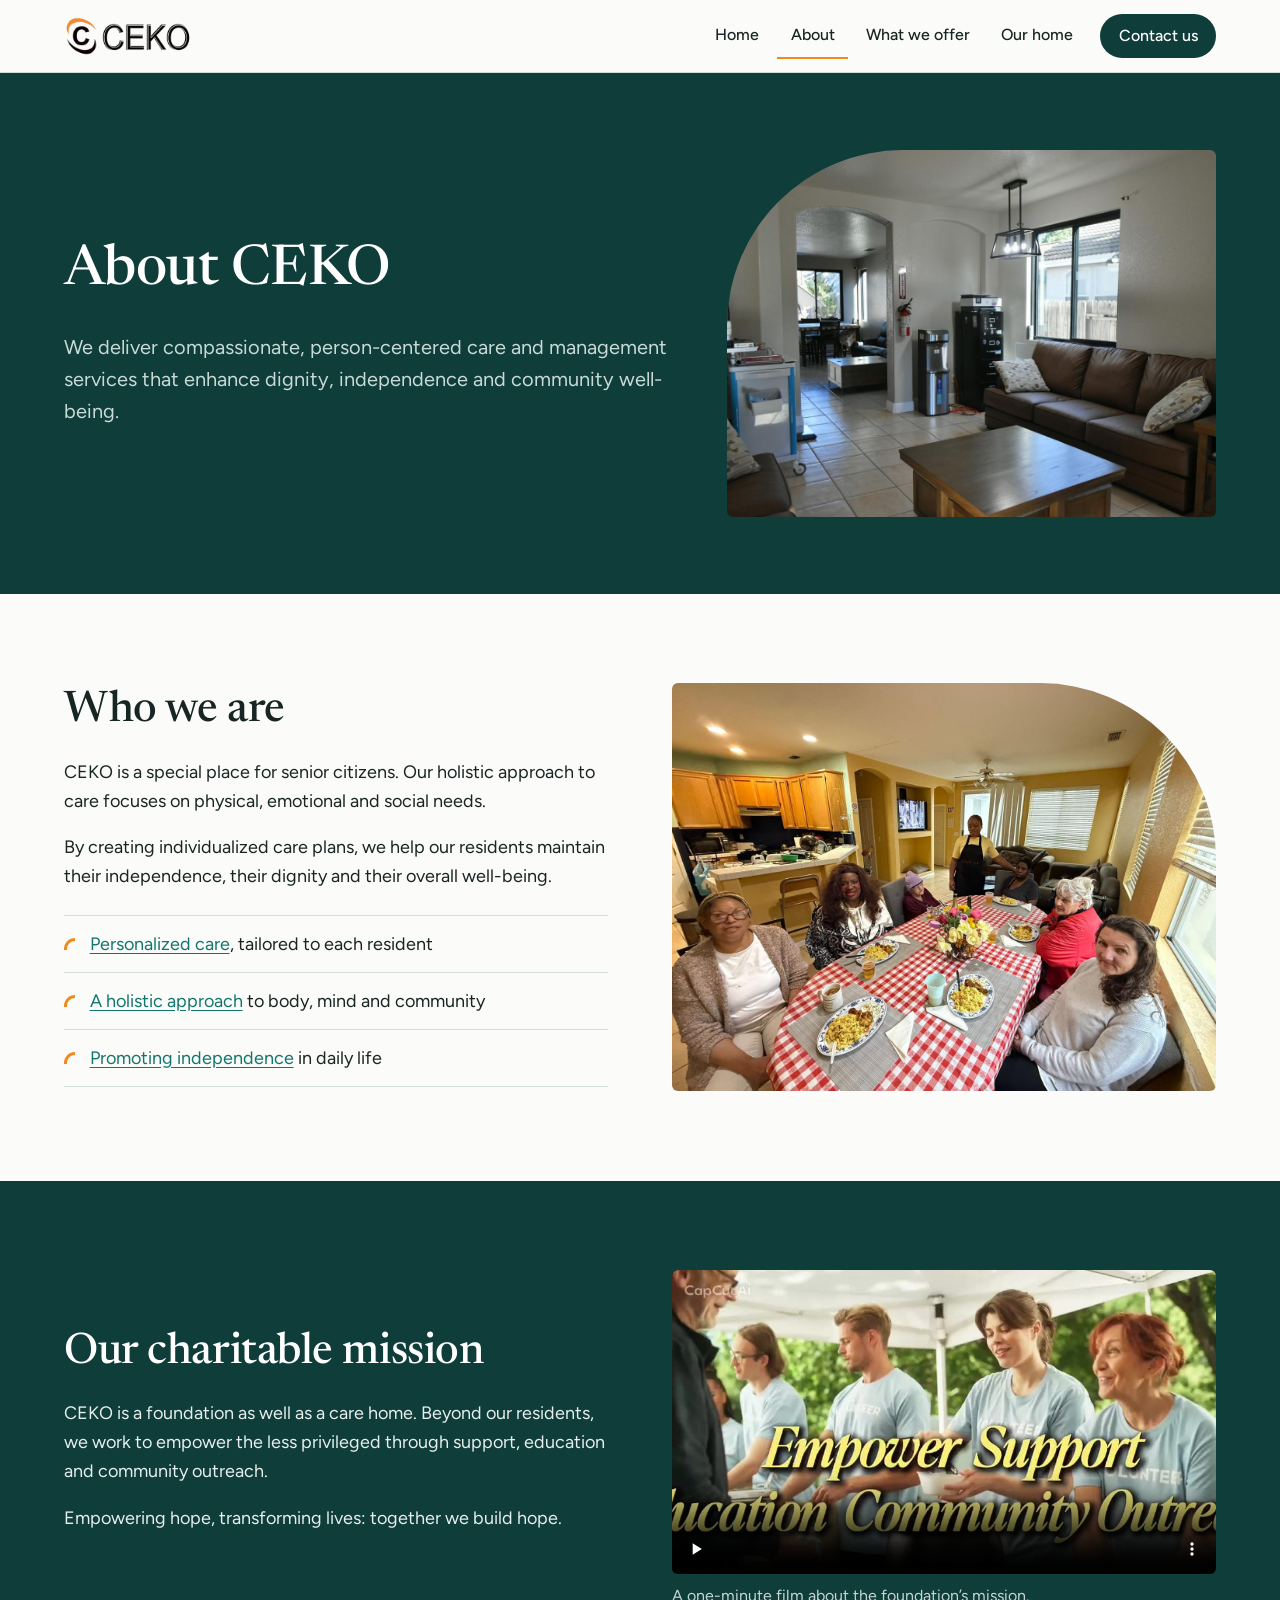
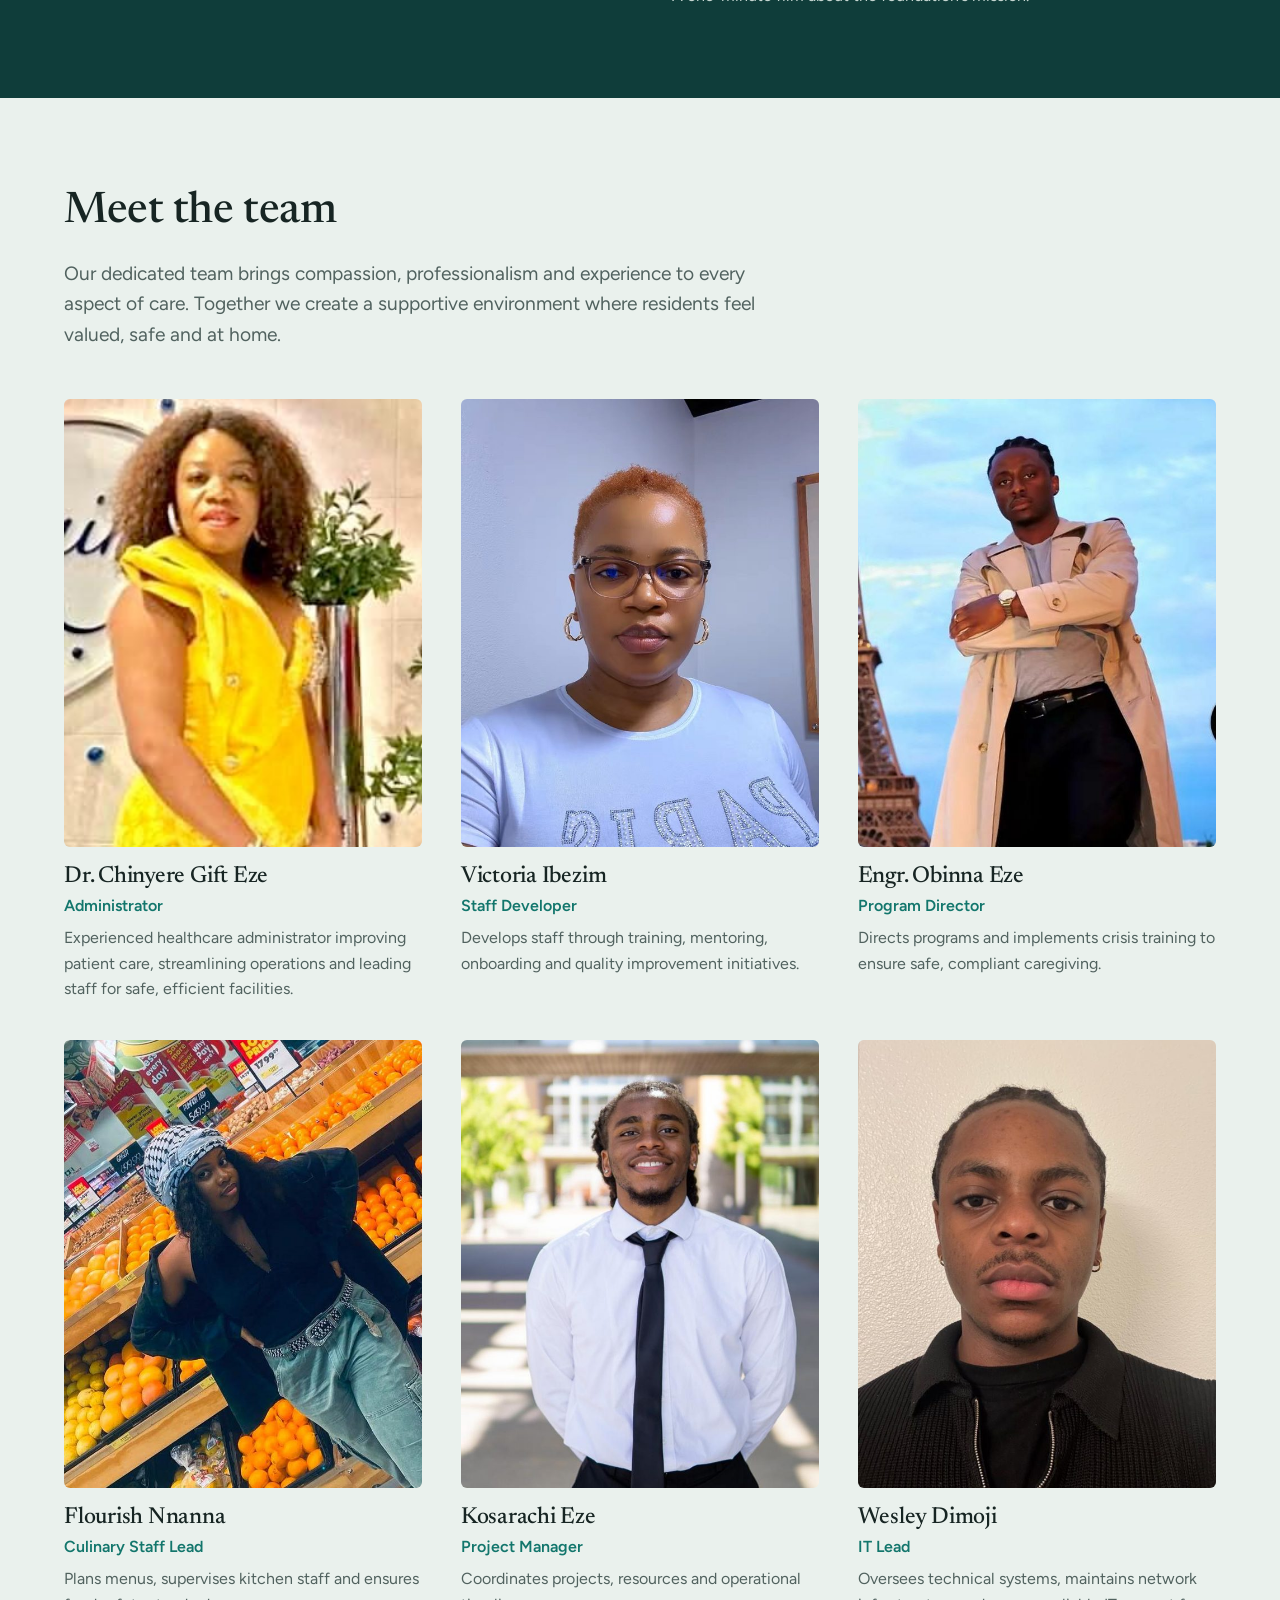
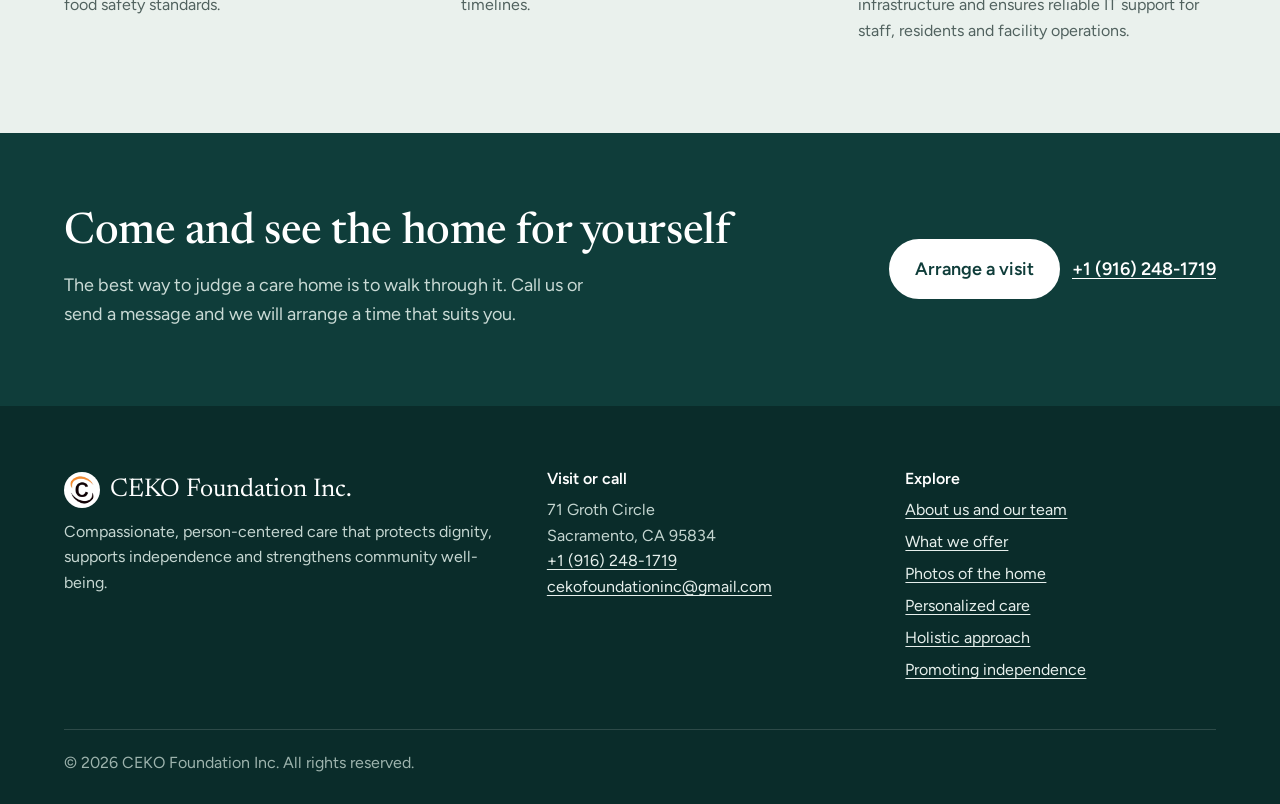
==== commit 60afd62b: "Add charitable mission section with foundation video Co-Authored-By: Claude Fable 5.2 <noreply@anthr" ====
--- a/about.html
+++ b/about.html
@@ -61,6 +61,25 @@
           </ul>
         </div>
         <div class="arc flip"><img src="images/life/shared-meal.jpg" alt="Residents and staff sharing a meal around the dining table" width="1400" height="1050" loading="lazy" decoding="async"></div>
+      </div>
+    </section>
+
+    <section class="section dark" id="mission" aria-labelledby="mission-title">
+      <div class="wrap split">
+        <div>
+          <h2 id="mission-title">Our charitable mission</h2>
+          <p>CEKO is a foundation as well as a care home. Beyond our residents, we work to empower the less privileged through support, education and community outreach.</p>
+          <p>Empowering hope, transforming lives: together we build hope.</p>
+        </div>
+        <figure>
+          <div class="video-frame">
+            <video controls preload="none" poster="images/video/foundation-mission.jpg" width="832" height="464">
+              <source src="images/video/foundation-mission.mp4" type="video/mp4">
+              Your browser cannot play this video. <a href="images/video/foundation-mission.mp4">Download the video</a>.
+            </video>
+          </div>
+          <figcaption>A one-minute film about the foundation&rsquo;s mission.</figcaption>
+        </figure>
       </div>
     </section>
 
